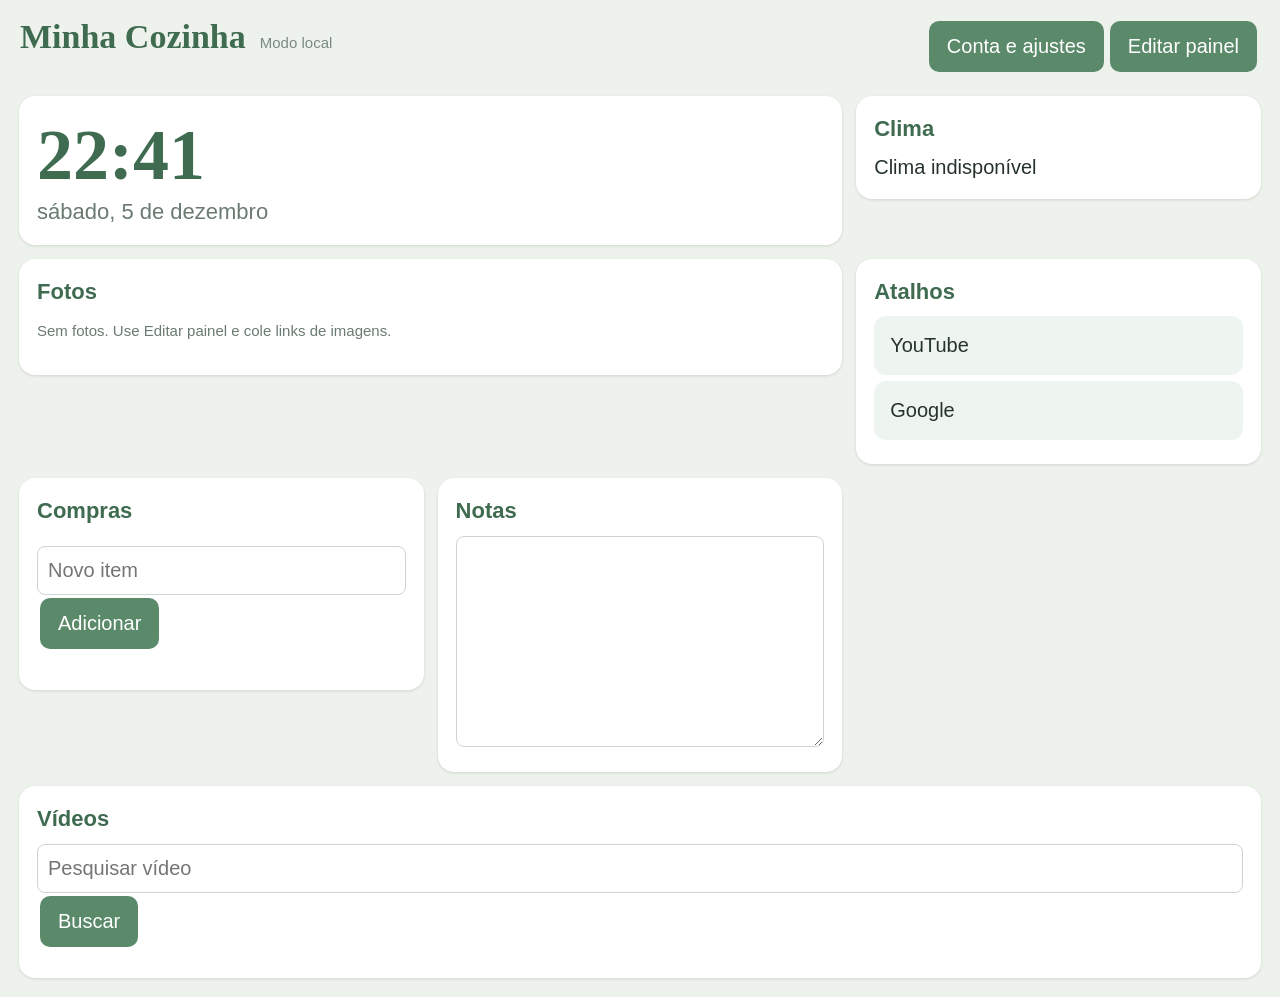
==== index.html @ d9f75f99 "Add files via upload" ====
<!DOCTYPE html>
<html lang="pt-BR"><head><meta charset="utf-8">
<meta name="viewport" content="width=device-width,initial-scale=1">
<meta name="apple-mobile-web-app-capable" content="yes">
<title>Minha Cozinha</title><link rel="stylesheet" href="style.css"></head>
<body>
<div id="top"><h1>Minha Cozinha</h1><span id="st"></span>
<div id="bar"><button data-act="cfg">Conta e ajustes</button><button id="eb" data-act="edit">Editar painel</button></div></div>
<div id="ad" class="hid"><select id="addt"></select><button data-act="add">Adicionar</button><button data-act="done">Salvar e sair</button></div>
<div id="board"></div>
<div id="pn" class="hid"><div class="box">
<h2>Conta e ajustes</h2>
<p class="sm">Sem conta, tudo fica salvo só neste aparelho. Com conta, o painel sincroniza entre PC e iPad.</p>
<label>Supabase URL</label><input id="c_url" placeholder="https://xxxx.supabase.co">
<label>Supabase chave pública (anon)</label><input id="c_anon">
<label>E-mail</label><input id="c_em" type="email"><label>Senha</label><input id="c_pw" type="password">
<p><button data-act="in">Entrar</button> <button data-act="su">Criar conta</button> <button data-act="out">Sair</button> <button data-act="sy">Sincronizar agora</button></p>
<label>Segundos por foto</label><input data-s="sec" type="number">
<label>Tela parada: mostrar fotos após (segundos)</label><input data-s="idle" type="number">
<label>Imagem de fundo (link, opcional)</label><input data-s="bg">
<label>Chave da YouTube API (opcional)</label><input data-s="ytKey">
<p><button data-act="cfg">Fechar</button></p></div></div>
<div id="saver" class="hid"><img id="sv" alt=""></div>
<script src="app.js"></script></body></html>
---- style.css ----
*{box-sizing:border-box}
body{margin:0;padding:12px;background:#eef2ec center/cover fixed;font:20px/1.35 -apple-system,Helvetica,Arial,sans-serif;color:#26332b}
#top{padding:6px 8px 14px;overflow:hidden}
h1{margin:0;font:600 34px Georgia,serif;color:#3f6b50;display:inline-block}
#st{margin-left:14px;font-size:15px;color:#7a8a80}#st.er{color:#b3412f}
#bar{float:right}
button{font:inherit;padding:12px 18px;margin:3px;border:0;border-radius:10px;background:#5b8a6b;color:#fff}
button:active{background:#3f6b50}
input,textarea,select{font:inherit;width:100%;padding:10px;border:1px solid #cdd7cf;border-radius:8px;background:#fff}
select{width:auto}
#ad{padding:6px 8px 12px}
.hid{display:none}
.c{display:inline-block;vertical-align:top;padding:7px}
.s1{width:33.33%}.s2{width:66.66%}.s3{width:100%}
.in{background:#fff;border-radius:16px;padding:18px;box-shadow:0 1px 3px rgba(0,0,0,.12)}
h2{margin:0 0 10px;font-size:22px;color:#3f6b50}
.tb{margin-bottom:8px}.tb button{padding:8px 12px;background:#9fb8a8}
.ti{font-weight:bold;margin-bottom:8px}
.clk b{display:block;font:600 72px Georgia,serif;color:#3f6b50}
.clk span{font-size:22px;color:#6b7b71}
.wx b{font-size:44px;color:#3f6b50}
.lk{display:block;padding:16px;margin:6px 0;background:#eef5f0;border-radius:12px;color:#26332b;text-decoration:none}
.ph{height:260px;background:#e4ebe6 center/contain no-repeat;border-radius:12px;overflow:hidden;text-align:center}
.ph img{max-width:100%;max-height:260px}
.pc{text-align:center}
.it{padding:12px 4px;border-bottom:1px solid #e3e9e5}.it.dn span{text-decoration:line-through;color:#9aa9a0}
.it .rm{float:right;padding:4px 12px;background:#d8a89f}
.yr{margin-top:10px}.yv{overflow:hidden;padding:8px 0;border-bottom:1px solid #e3e9e5}
.yv img{float:left;width:120px;margin-right:12px;border-radius:6px}
.yv small{color:#7a8a80}
iframe{width:100%;height:300px;border:0;margin-top:10px}
.sm{font-size:15px;color:#6b7b71}.em{padding:30px;color:#6b7b71}
#pn{position:fixed;left:0;top:0;right:0;bottom:0;background:rgba(0,0,0,.4);overflow:auto;z-index:5}
.box{background:#fff;max-width:560px;margin:20px auto;padding:20px;border-radius:16px}
label{display:block;margin:10px 0 3px;font-size:15px;color:#6b7b71}
#saver{position:fixed;left:0;top:0;right:0;bottom:0;background:#000;z-index:9;text-align:center}
#saver img{max-width:100%;max-height:100%;position:absolute;left:0;right:0;top:0;bottom:0;margin:auto}
@media(max-width:800px){.s1{width:50%}.s2,.s3{width:100%}}
@media(max-width:480px){.s1{width:100%}}
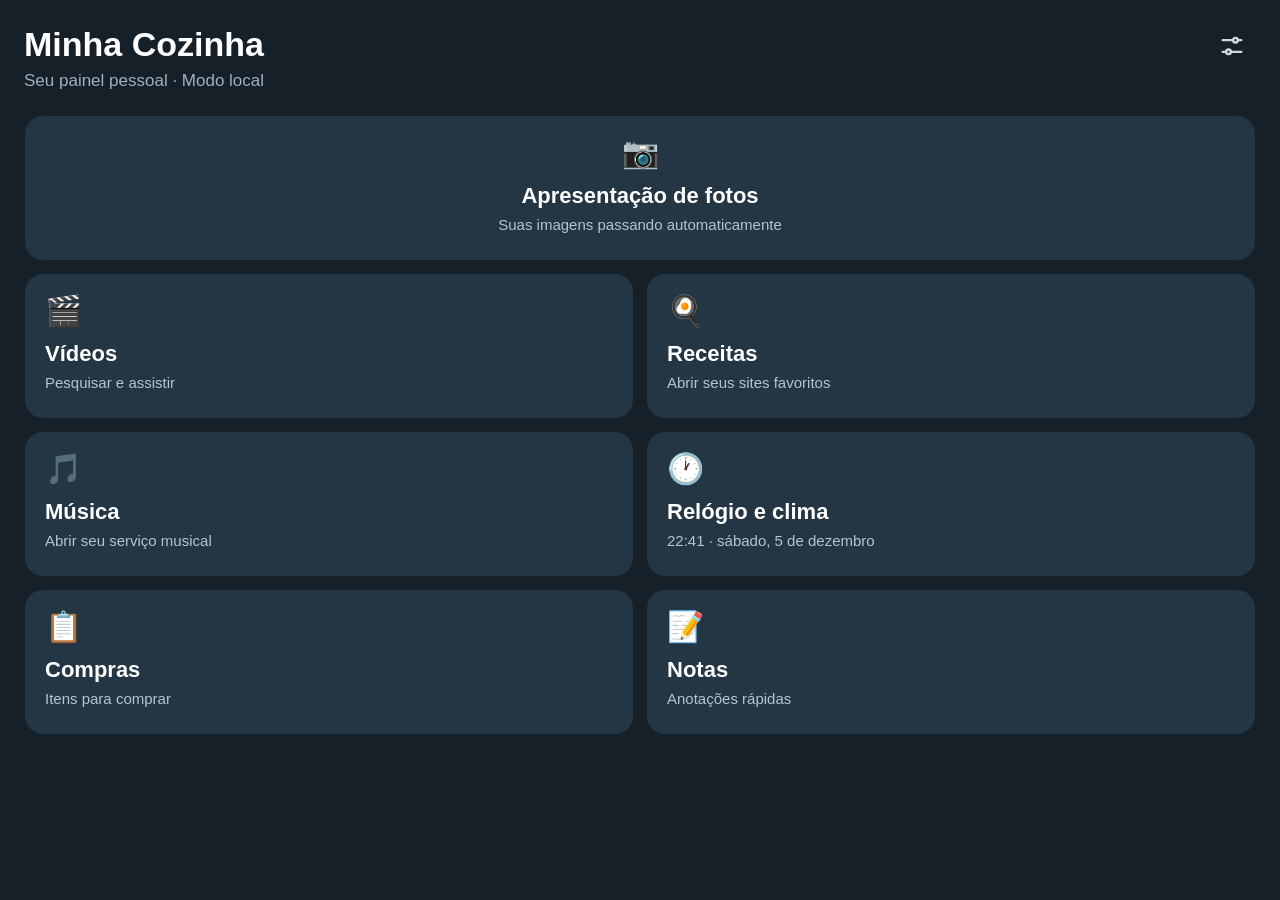
==== commit c0bcfb55: "Add files via upload" ====
--- a/index.html
+++ b/index.html
@@ -4,12 +4,14 @@
 <meta name="apple-mobile-web-app-capable" content="yes">
 <title>Minha Cozinha</title><link rel="stylesheet" href="style.css"></head>
 <body>
-<div id="top"><h1>Minha Cozinha</h1><span id="st"></span>
-<div id="bar"><button data-act="cfg">Conta e ajustes</button><button id="eb" data-act="edit">Editar painel</button></div></div>
+<div id="top"><div id="hd"><h1>Minha Cozinha</h1><div id="sub">Seu painel pessoal · <span id="st"></span></div></div>
+<button id="gear" data-act="cfg" aria-label="Ajustes"><svg width="28" height="28" viewBox="0 0 24 24" fill="none" stroke="#cfd8e0" stroke-width="2" stroke-linecap="round"><path d="M4 7h9M17 7h3M4 17h3M11 17h9"/><circle cx="15" cy="7" r="2"/><circle cx="9" cy="17" r="2"/></svg></button></div>
 <div id="ad" class="hid"><select id="addt"></select><button data-act="add">Adicionar</button><button data-act="done">Salvar e sair</button></div>
 <div id="board"></div>
+<div id="vw" class="hid"></div>
 <div id="pn" class="hid"><div class="box">
-<h2>Conta e ajustes</h2>
+<h2>Ajustes</h2>
+<p><button data-act="edit">Editar painel</button></p>
 <p class="sm">Sem conta, tudo fica salvo só neste aparelho. Com conta, o painel sincroniza entre PC e iPad.</p>
 <label>Supabase URL</label><input id="c_url" placeholder="https://xxxx.supabase.co">
 <label>Supabase chave pública (anon)</label><input id="c_anon">
@@ -17,6 +19,7 @@
 <p><button data-act="in">Entrar</button> <button data-act="su">Criar conta</button> <button data-act="out">Sair</button> <button data-act="sy">Sincronizar agora</button></p>
 <label>Segundos por foto</label><input data-s="sec" type="number">
 <label>Tela parada: mostrar fotos após (segundos)</label><input data-s="idle" type="number">
+<label>Cor do fundo</label><select data-s="th"><option value="0">Azul-noite</option><option value="1">Preto</option><option value="2">Verde-floresta</option><option value="3">Claro</option></select>
 <label>Imagem de fundo (link, opcional)</label><input data-s="bg">
 <label>Chave da YouTube API (opcional)</label><input data-s="ytKey">
 <p><button data-act="cfg">Fechar</button></p></div></div>
--- a/style.css
+++ b/style.css
@@ -1,39 +1,50 @@
 *{box-sizing:border-box}
-body{margin:0;padding:12px;background:#eef2ec center/cover fixed;font:20px/1.35 -apple-system,Helvetica,Arial,sans-serif;color:#26332b}
-#top{padding:6px 8px 14px;overflow:hidden}
-h1{margin:0;font:600 34px Georgia,serif;color:#3f6b50;display:inline-block}
-#st{margin-left:14px;font-size:15px;color:#7a8a80}#st.er{color:#b3412f}
-#bar{float:right}
-button{font:inherit;padding:12px 18px;margin:3px;border:0;border-radius:10px;background:#5b8a6b;color:#fff}
-button:active{background:#3f6b50}
-input,textarea,select{font:inherit;width:100%;padding:10px;border:1px solid #cdd7cf;border-radius:8px;background:#fff}
+body{margin:0;padding:16px 18px 30px;background:#162029 center/cover fixed;font:20px/1.35 -apple-system,"Helvetica Neue",Helvetica,Arial,sans-serif;color:#fff}
+.b1{background-color:#0d0f12}.b2{background-color:#14241c}.b3{background-color:#e9eef0;color:#18232c}
+.b3 h1{color:#18232c}.b3 #sub{color:#5a6b78}
+#top{overflow:hidden;padding:6px 6px 16px}
+#hd{float:left}
+h1{margin:0;font-size:34px;font-weight:700}
+#sub{font-size:17px;color:#9fb0bf;margin-top:2px}#st.er{color:#e88a7a}
+#gear{float:right;background:none;padding:10px;margin:0}
+button{font:inherit;padding:12px 18px;margin:3px;border:0;border-radius:10px;background:#4a90c2;color:#fff}
+button:active{opacity:.7}
+input,textarea,select{font:inherit;width:100%;padding:10px;border:1px solid #38506a;border-radius:10px;background:#101a22;color:#fff}
 select{width:auto}
-#ad{padding:6px 8px 12px}
+#ad{padding:0 6px 12px}
 .hid{display:none}
 .c{display:inline-block;vertical-align:top;padding:7px}
-.s1{width:33.33%}.s2{width:66.66%}.s3{width:100%}
-.in{background:#fff;border-radius:16px;padding:18px;box-shadow:0 1px 3px rgba(0,0,0,.12)}
-h2{margin:0 0 10px;font-size:22px;color:#3f6b50}
-.tb{margin-bottom:8px}.tb button{padding:8px 12px;background:#9fb8a8}
-.ti{font-weight:bold;margin-bottom:8px}
-.clk b{display:block;font:600 72px Georgia,serif;color:#3f6b50}
-.clk span{font-size:22px;color:#6b7b71}
-.wx b{font-size:44px;color:#3f6b50}
-.lk{display:block;padding:16px;margin:6px 0;background:#eef5f0;border-radius:12px;color:#26332b;text-decoration:none}
-.ph{height:260px;background:#e4ebe6 center/contain no-repeat;border-radius:12px;overflow:hidden;text-align:center}
-.ph img{max-width:100%;max-height:260px}
-.pc{text-align:center}
-.it{padding:12px 4px;border-bottom:1px solid #e3e9e5}.it.dn span{text-decoration:line-through;color:#9aa9a0}
-.it .rm{float:right;padding:4px 12px;background:#d8a89f}
-.yr{margin-top:10px}.yv{overflow:hidden;padding:8px 0;border-bottom:1px solid #e3e9e5}
-.yv img{float:left;width:120px;margin-right:12px;border-radius:6px}
-.yv small{color:#7a8a80}
-iframe{width:100%;height:300px;border:0;margin-top:10px}
-.sm{font-size:15px;color:#6b7b71}.em{padding:30px;color:#6b7b71}
-#pn{position:fixed;left:0;top:0;right:0;bottom:0;background:rgba(0,0,0,.4);overflow:auto;z-index:5}
-.box{background:#fff;max-width:560px;margin:20px auto;padding:20px;border-radius:16px}
-label{display:block;margin:10px 0 3px;font-size:15px;color:#6b7b71}
-#saver{position:fixed;left:0;top:0;right:0;bottom:0;background:#000;z-index:9;text-align:center}
+.s1{width:50%}.s2,.s3{width:100%}
+.in{background:#243544;border-radius:18px;padding:20px}
+.in.k1,.sw.k1{background:#1f4a3a}.in.k2,.sw.k2{background:#2a4270}.in.k3,.sw.k3{background:#5a4a22}
+.in.k4,.sw.k4{background:#5a2f3c}.in.k5,.sw.k5{background:#46346b}.sw.k0{background:#243544}
+.tl{min-height:104px}
+.ic{font-size:30px;line-height:1.1;margin-bottom:12px}
+.tt{font-weight:600;font-size:22px}
+.ts{font-size:15px;color:#b6c4d0;margin-top:4px}
+.s2 .tl,.s3 .tl{text-align:center}
+.f1 .tt{font-size:26px}.f2 .tt{font-size:30px}.f1 .ts{font-size:17px}.f2 .ts{font-size:19px}
+.tb{margin-bottom:10px}.tb button{padding:8px 12px;background:#3a4f63}
+.tb .sw{width:34px;height:34px;padding:0;margin:6px 4px 3px;border:2px solid #9fb0bf}
+.ti{margin-bottom:8px;font-weight:bold}
+.vh{padding:4px 6px 14px;overflow:hidden}.vt{font-size:26px;font-weight:600;margin-left:10px}
+.vb{margin:0 6px}.vb.f1{font-size:24px}.vb.f2{font-size:28px}
+.clk b{display:block;font-size:84px;font-weight:700}.clk span{font-size:24px;color:#b6c4d0}
+.wx{margin-top:18px}.wx b{font-size:44px}
+.lk{display:block;padding:18px;margin:8px 0;background:rgba(0,0,0,.25);border-radius:12px;color:#fff;text-decoration:none}
+.ph{height:380px;background:#0c1319;border-radius:12px;position:relative;overflow:hidden}
+.ph img{position:absolute;left:0;right:0;top:0;bottom:0;margin:auto;max-width:100%;max-height:100%}
+.pc{text-align:center;margin-top:8px}
+.it{padding:12px 4px;border-bottom:1px solid rgba(255,255,255,.15)}.it.dn span{text-decoration:line-through;opacity:.5}
+.it .rm{float:right;padding:4px 12px;background:#a1514a}
+.yr{margin-top:10px}.yv{overflow:hidden;padding:8px 0;border-bottom:1px solid rgba(255,255,255,.15)}
+.yv img{float:left;width:120px;margin-right:12px;border-radius:6px}.yv small{color:#b6c4d0}
+iframe{width:100%;height:330px;border:0;margin-top:10px;background:#000}
+.sm{font-size:15px;color:#b6c4d0}
+label{display:block;margin:10px 0 3px;font-size:15px;color:#b6c4d0}
+#pn{position:fixed;left:0;top:0;right:0;bottom:0;background:rgba(0,0,0,.6);overflow:auto;z-index:5}
+.box{background:#243544;max-width:560px;margin:20px auto;padding:20px;border-radius:18px}
+.box h2{margin:0 0 8px}
+#saver{position:fixed;left:0;top:0;right:0;bottom:0;background:#000;z-index:9}
 #saver img{max-width:100%;max-height:100%;position:absolute;left:0;right:0;top:0;bottom:0;margin:auto}
-@media(max-width:800px){.s1{width:50%}.s2,.s3{width:100%}}
-@media(max-width:480px){.s1{width:100%}}
+@media(max-width:480px){.s1{width:100%}h1{font-size:28px}}
